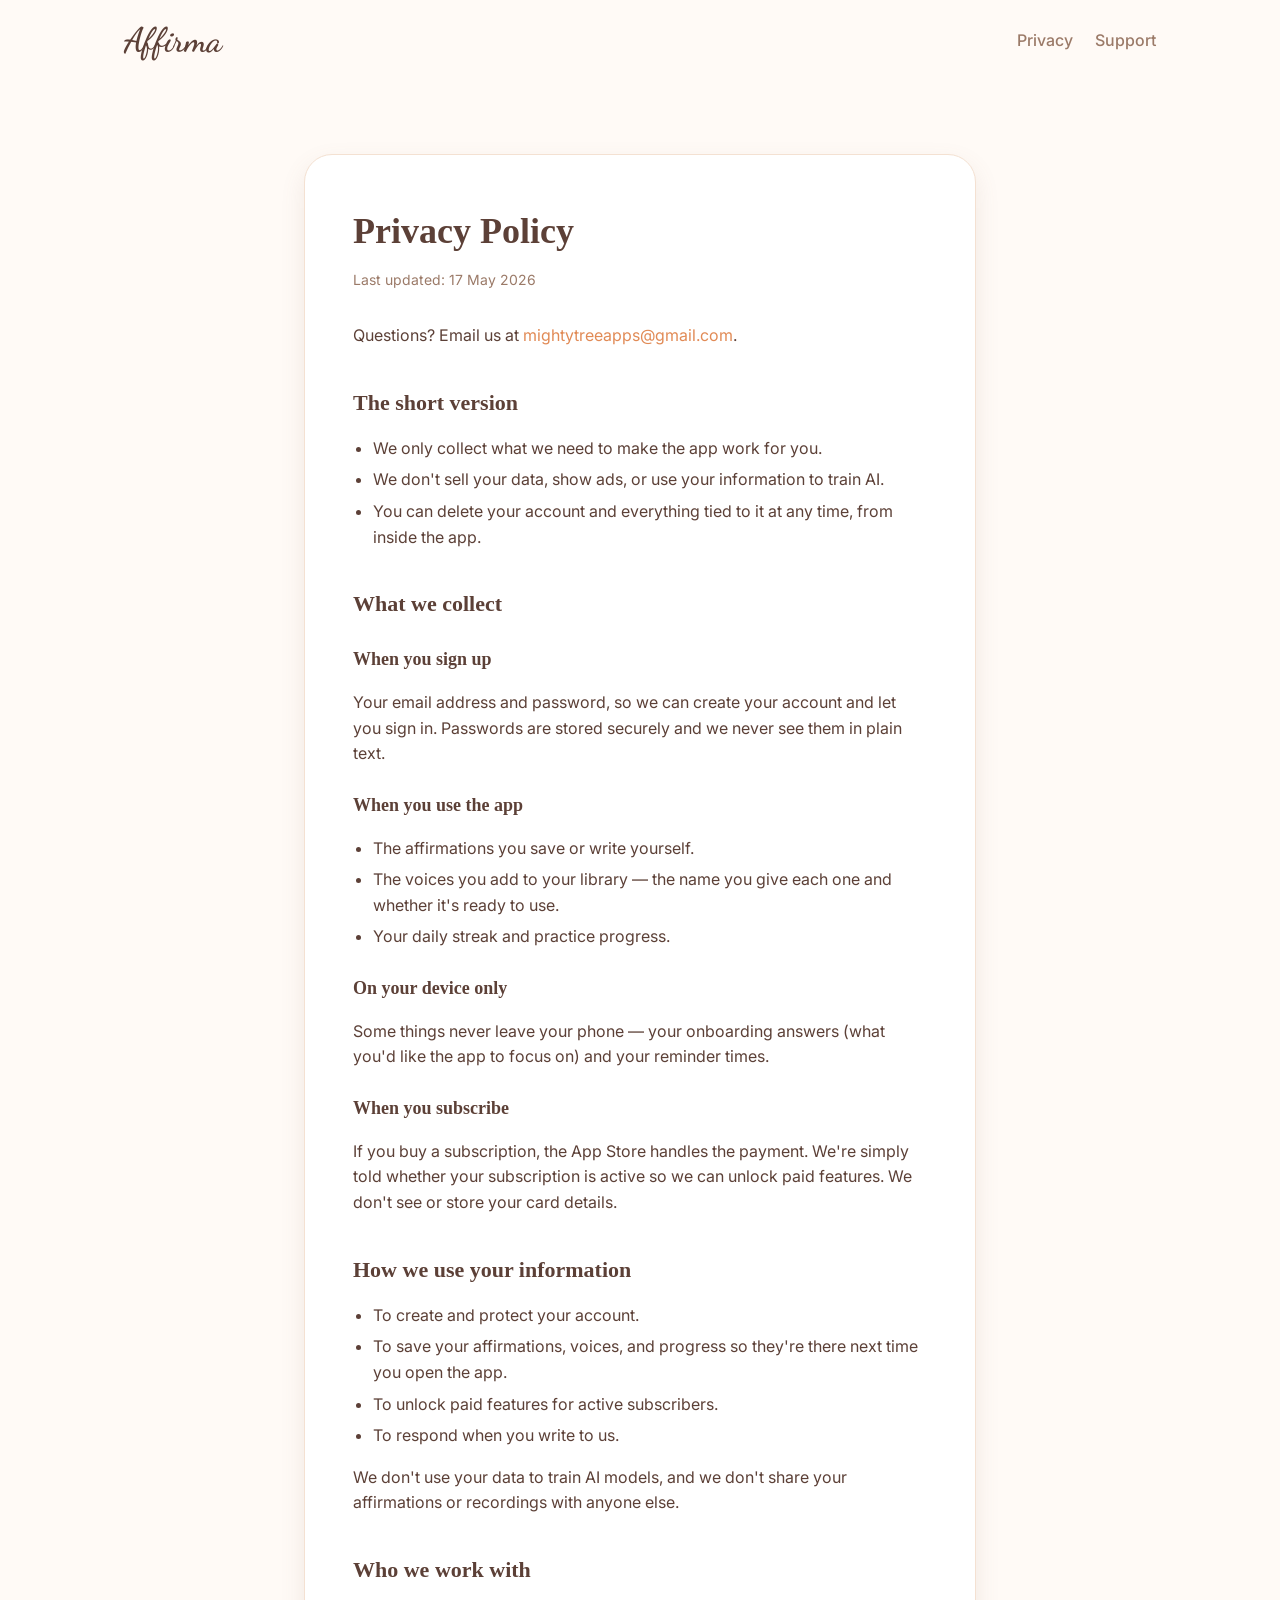
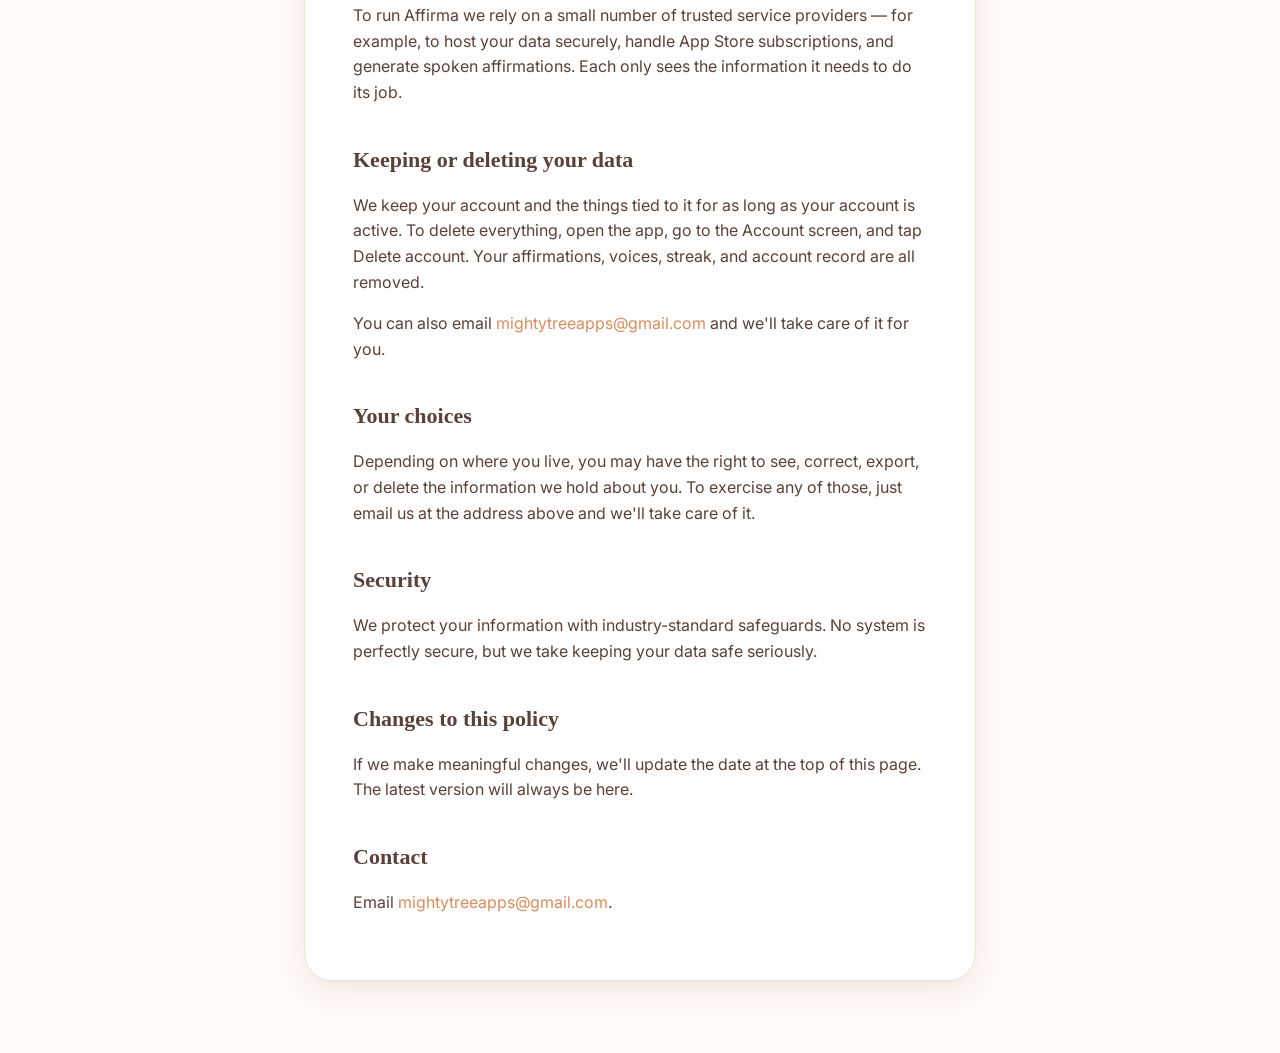
==== privacy.html @ 38f469da "Add web page content" ====
<!doctype html>
<html lang="en">
  <head>
    <meta charset="utf-8" />
    <meta name="viewport" content="width=device-width, initial-scale=1" />
    <title>Privacy Policy — Affirma</title>
    <meta
      name="description"
      content="How Affirma collects, uses, stores, and deletes your data."
    />
    <link rel="icon" href="./app-icon.png" />
    <link rel="stylesheet" href="./styles.css" />
  </head>
  <body>
    <header class="site-header">
      <div class="container">
        <a class="brand" href="./index.html">
          <span class="brand__name">Affirma</span>
        </a>
        <nav class="nav">
          <a href="./privacy.html">Privacy</a>
          <a href="./support.html">Support</a>
        </nav>
      </div>
    </header>

    <main>
      <section>
        <div class="container container--narrow">
          <article class="prose">
            <h1>Privacy Policy</h1>
            <p class="meta">Last updated: 17 May 2026</p>

            <p>
              Questions? Email us at
              <a href="mailto:mightytreeapps@gmail.com">mightytreeapps@gmail.com</a>.
            </p>

            <h2>The short version</h2>
            <ul>
              <li>We only collect what we need to make the app work for you.</li>
              <li>We don't sell your data, show ads, or use your information to train AI.</li>
              <li>You can delete your account and everything tied to it at any time, from inside the app.</li>
            </ul>

            <h2>What we collect</h2>

            <h3>When you sign up</h3>
            <p>
              Your email address and password, so we can create your
              account and let you sign in. Passwords are stored securely
              and we never see them in plain text.
            </p>

            <h3>When you use the app</h3>
            <ul>
              <li>The affirmations you save or write yourself.</li>
              <li>The voices you add to your library &mdash; the name you give each one and whether it's ready to use.</li>
              <li>Your daily streak and practice progress.</li>
            </ul>

            <h3>On your device only</h3>
            <p>
              Some things never leave your phone &mdash; your onboarding
              answers (what you'd like the app to focus on) and your
              reminder times.
            </p>

            <h3>When you subscribe</h3>
            <p>
              If you buy a subscription, the App Store handles the
              payment. We're simply told whether your subscription is
              active so we can unlock paid features. We don't see or
              store your card details.
            </p>

            <h2>How we use your information</h2>
            <ul>
              <li>To create and protect your account.</li>
              <li>To save your affirmations, voices, and progress so they're there next time you open the app.</li>
              <li>To unlock paid features for active subscribers.</li>
              <li>To respond when you write to us.</li>
            </ul>
            <p>
              We don't use your data to train AI models, and we don't
              share your affirmations or recordings with anyone else.
            </p>

            <h2>Who we work with</h2>
            <p>
              To run Affirma we rely on a small number of trusted
              service providers &mdash; for example, to host your data
              securely, handle App Store subscriptions, and generate
              spoken affirmations. Each only sees the information it
              needs to do its job.
            </p>

            <h2>Keeping or deleting your data</h2>
            <p>
              We keep your account and the things tied to it for as long
              as your account is active. To delete everything, open the
              app, go to the Account screen, and tap Delete account.
              Your affirmations, voices, streak, and account record are
              all removed.
            </p>
            <p>
              You can also email
              <a href="mailto:mightytreeapps@gmail.com">mightytreeapps@gmail.com</a>
              and we'll take care of it for you.
            </p>

            <h2>Your choices</h2>
            <p>
              Depending on where you live, you may have the right to
              see, correct, export, or delete the information we hold
              about you. To exercise any of those, just email us at the
              address above and we'll take care of it.
            </p>

            <h2>Security</h2>
            <p>
              We protect your information with industry-standard
              safeguards. No system is perfectly secure, but we take
              keeping your data safe seriously.
            </p>

            <h2>Changes to this policy</h2>
            <p>
              If we make meaningful changes, we'll update the date at
              the top of this page. The latest version will always be
              here.
            </p>

            <h2>Contact</h2>
            <p>
              Email
              <a href="mailto:mightytreeapps@gmail.com">mightytreeapps@gmail.com</a>.
            </p>
          </article>
        </div>
      </section>
    </main>

  </body>
</html>
---- styles.css ----
/* Affirma marketing site — shared styles.
   Palette and typography mirror the in-app theme in src/theme/theme.ts. */

@import url('https://fonts.googleapis.com/css2?family=Dancing+Script:wght@500;600;700&family=Inter:wght@400;500;600;700&display=swap');

:root {
  /* Mirrors src/theme/theme.ts */
  --bg: #FFFAF6;
  --bg-warm: #FFF1E4;
  --surface: #FFFFFF;
  --surface-muted: rgba(255, 252, 247, 0.96);
  --border: #F4E1D2;
  --text: #5C4037;
  --text-soft: #9B7A68;
  --accent: #F7B58A;
  --accent-strong: #E18A55;
  --dark: #6F4E3F;

  --serif: Georgia, 'Times New Roman', serif;
  --sans: 'Inter', system-ui, -apple-system, 'Segoe UI', sans-serif;
  --script: 'Dancing Script', cursive;

  --shadow: 0 10px 24px rgba(142, 107, 90, 0.12);
  --shadow-strong: 0 20px 40px rgba(142, 107, 90, 0.18);
}

* { box-sizing: border-box; }

html, body {
  margin: 0;
  padding: 0;
  background: var(--bg);
  color: var(--text);
  font-family: var(--sans);
  font-size: 16px;
  line-height: 1.6;
  -webkit-font-smoothing: antialiased;
  -moz-osx-font-smoothing: grayscale;
}

a {
  color: var(--accent-strong);
  text-decoration: none;
}

a:hover { text-decoration: underline; }

img { max-width: 100%; display: block; }

/* Layout */

.container {
  max-width: 1080px;
  margin: 0 auto;
  padding: 0 24px;
}

.container--narrow { max-width: 720px; }

/* Header */

.site-header {
  padding: 24px 0;
  background: var(--bg);
}

.site-header .container {
  display: flex;
  align-items: center;
  justify-content: space-between;
  gap: 16px;
  flex-wrap: wrap;
}

.brand {
  display: flex;
  align-items: center;
  gap: 12px;
  color: var(--text);
  text-decoration: none;
}

.brand img {
  width: 40px;
  height: 40px;
  border-radius: 10px;
}

.brand__name {
  font-family: var(--script);
  font-size: 34px;
  font-weight: 600;
  line-height: 1;
  color: var(--text);
}

.nav {
  display: flex;
  gap: 22px;
  font-weight: 500;
}

.nav a { color: var(--text-soft); }
.nav a:hover { color: var(--accent-strong); text-decoration: none; }

/* Hero — warm gradient echoes the marketing screenshot backgrounds */

.hero {
  padding: 72px 0 96px;
  text-align: center;
  background: linear-gradient(180deg, #FCE7D4 0%, #F2B998 100%);
}

.hero__kicker {
  font-size: 12px;
  letter-spacing: 1.6px;
  text-transform: uppercase;
  color: var(--dark);
  font-weight: 700;
  margin: 0 0 20px;
}

.hero__title {
  font-family: var(--script);
  font-size: 96px;
  font-weight: 600;
  line-height: 1;
  color: var(--text);
  margin: 0 0 20px;
}

.hero__lede {
  font-family: var(--serif);
  font-size: 22px;
  line-height: 1.45;
  color: var(--text);
  max-width: 560px;
  margin: 0 auto 36px;
}

.cta-row {
  display: flex;
  gap: 12px;
  justify-content: center;
  flex-wrap: wrap;
}

.btn {
  display: inline-flex;
  align-items: center;
  gap: 8px;
  padding: 14px 28px;
  border-radius: 999px;
  font-weight: 700;
  font-size: 15px;
  cursor: pointer;
  border: 0;
  transition: transform 120ms ease, box-shadow 120ms ease;
}

.btn:hover { transform: translateY(-1px); text-decoration: none; }

.btn--primary {
  background: var(--dark);
  color: white;
  box-shadow: var(--shadow);
}

.btn--accent {
  background: var(--accent-strong);
  color: white;
  box-shadow: var(--shadow);
}

.btn--ghost {
  background: rgba(255, 255, 255, 0.7);
  color: var(--text);
  border: 1px solid var(--border);
}

/* Sections */

section { padding: 72px 0; }

.section-title {
  text-align: center;
  font-family: var(--serif);
  font-size: 32px;
  font-weight: 700;
  margin: 0 0 12px;
  color: var(--text);
}

.section-lede {
  text-align: center;
  color: var(--text-soft);
  margin: 0 auto 56px;
  max-width: 560px;
  font-size: 17px;
}

/* Screenshot showcase */

.showcase {
  display: grid;
  grid-template-columns: repeat(auto-fit, minmax(260px, 1fr));
  gap: 32px 28px;
  align-items: start;
}

.showcase__item {
  text-align: center;
}

.showcase__trigger {
  display: block;
  width: 100%;
  padding: 0;
  margin: 0 0 20px;
  background: transparent;
  border: 0;
  border-radius: 28px;
  cursor: zoom-in;
  transition: transform 200ms ease;
}

.showcase__trigger:hover,
.showcase__trigger:focus-visible {
  transform: translateY(-3px);
  outline: none;
}

.showcase__trigger:focus-visible {
  box-shadow: 0 0 0 3px var(--accent);
}

.showcase__shot {
  display: block;
  width: 100%;
  height: auto;
  border-radius: 28px;
  filter: drop-shadow(0 18px 30px rgba(142, 107, 90, 0.18));
}

/* Lightbox */

.lightbox {
  padding: 0;
  border: 0;
  background: transparent;
  max-width: 100vw;
  max-height: 100vh;
  width: 100vw;
  height: 100vh;
  margin: 0;
  inset: 0;
  overflow: hidden;
}

.lightbox::backdrop {
  background: rgba(54, 32, 22, 0.78);
  backdrop-filter: blur(4px);
}

.lightbox[open] {
  display: flex;
  align-items: center;
  justify-content: center;
}

.lightbox__img {
  max-width: min(92vw, 520px);
  max-height: 92vh;
  width: auto;
  height: auto;
  border-radius: 28px;
  box-shadow: 0 30px 60px rgba(0, 0, 0, 0.35);
  cursor: zoom-out;
}

.lightbox__close {
  position: fixed;
  top: 20px;
  right: 24px;
  width: 44px;
  height: 44px;
  border-radius: 999px;
  border: 0;
  background: rgba(255, 255, 255, 0.92);
  color: var(--text);
  font-size: 28px;
  line-height: 1;
  cursor: pointer;
  display: flex;
  align-items: center;
  justify-content: center;
  box-shadow: var(--shadow);
}

.lightbox__close:hover { background: white; }

.showcase__caption {
  font-family: var(--serif);
  font-size: 17px;
  color: var(--text);
  max-width: 280px;
  margin: 0 auto;
  line-height: 1.5;
}

/* Closing band */

.closing {
  background: var(--bg-warm);
  text-align: center;
}

/* Long-form prose (privacy, support) */

.prose {
  background: var(--surface);
  border: 1px solid var(--border);
  border-radius: 28px;
  padding: 48px;
  box-shadow: var(--shadow);
}

.prose h1 {
  margin: 0 0 8px;
  font-family: var(--serif);
  font-size: 36px;
  font-weight: 700;
  color: var(--text);
}

.prose .meta {
  color: var(--text-soft);
  font-size: 14px;
  margin: 0 0 32px;
}

.prose h2 {
  margin: 36px 0 12px;
  font-family: var(--serif);
  font-size: 22px;
  font-weight: 700;
  color: var(--text);
}

.prose h3 {
  margin: 24px 0 8px;
  font-family: var(--serif);
  font-size: 18px;
  font-weight: 700;
  color: var(--text);
}

.prose p, .prose li {
  color: var(--text);
}

.prose ul { padding-left: 20px; }

.prose li { margin-bottom: 6px; }

.callout {
  background: var(--bg-warm);
  border: 1px solid var(--border);
  border-radius: 16px;
  padding: 16px 20px;
  margin: 20px 0;
  color: var(--text);
  font-size: 15px;
}

/* Footer */

.site-footer {
  padding: 40px 0 56px;
  border-top: 1px solid var(--border);
  margin-top: 0;
  color: var(--text-soft);
  font-size: 14px;
  background: var(--bg);
}

.site-footer .container {
  display: flex;
  justify-content: space-between;
  flex-wrap: wrap;
  gap: 16px;
}

.site-footer .nav { font-weight: 500; }

/* Responsive */

@media (max-width: 720px) {
  .hero { padding: 48px 0 72px; }
  .hero__title { font-size: 72px; }
  .hero__lede { font-size: 19px; }
  .prose { padding: 28px; }
  .prose h1 { font-size: 28px; }
  section { padding: 56px 0; }
  .section-title { font-size: 26px; }
}

@media (max-width: 480px) {
  .hero__title { font-size: 60px; }
  .brand__name { font-size: 30px; }
}
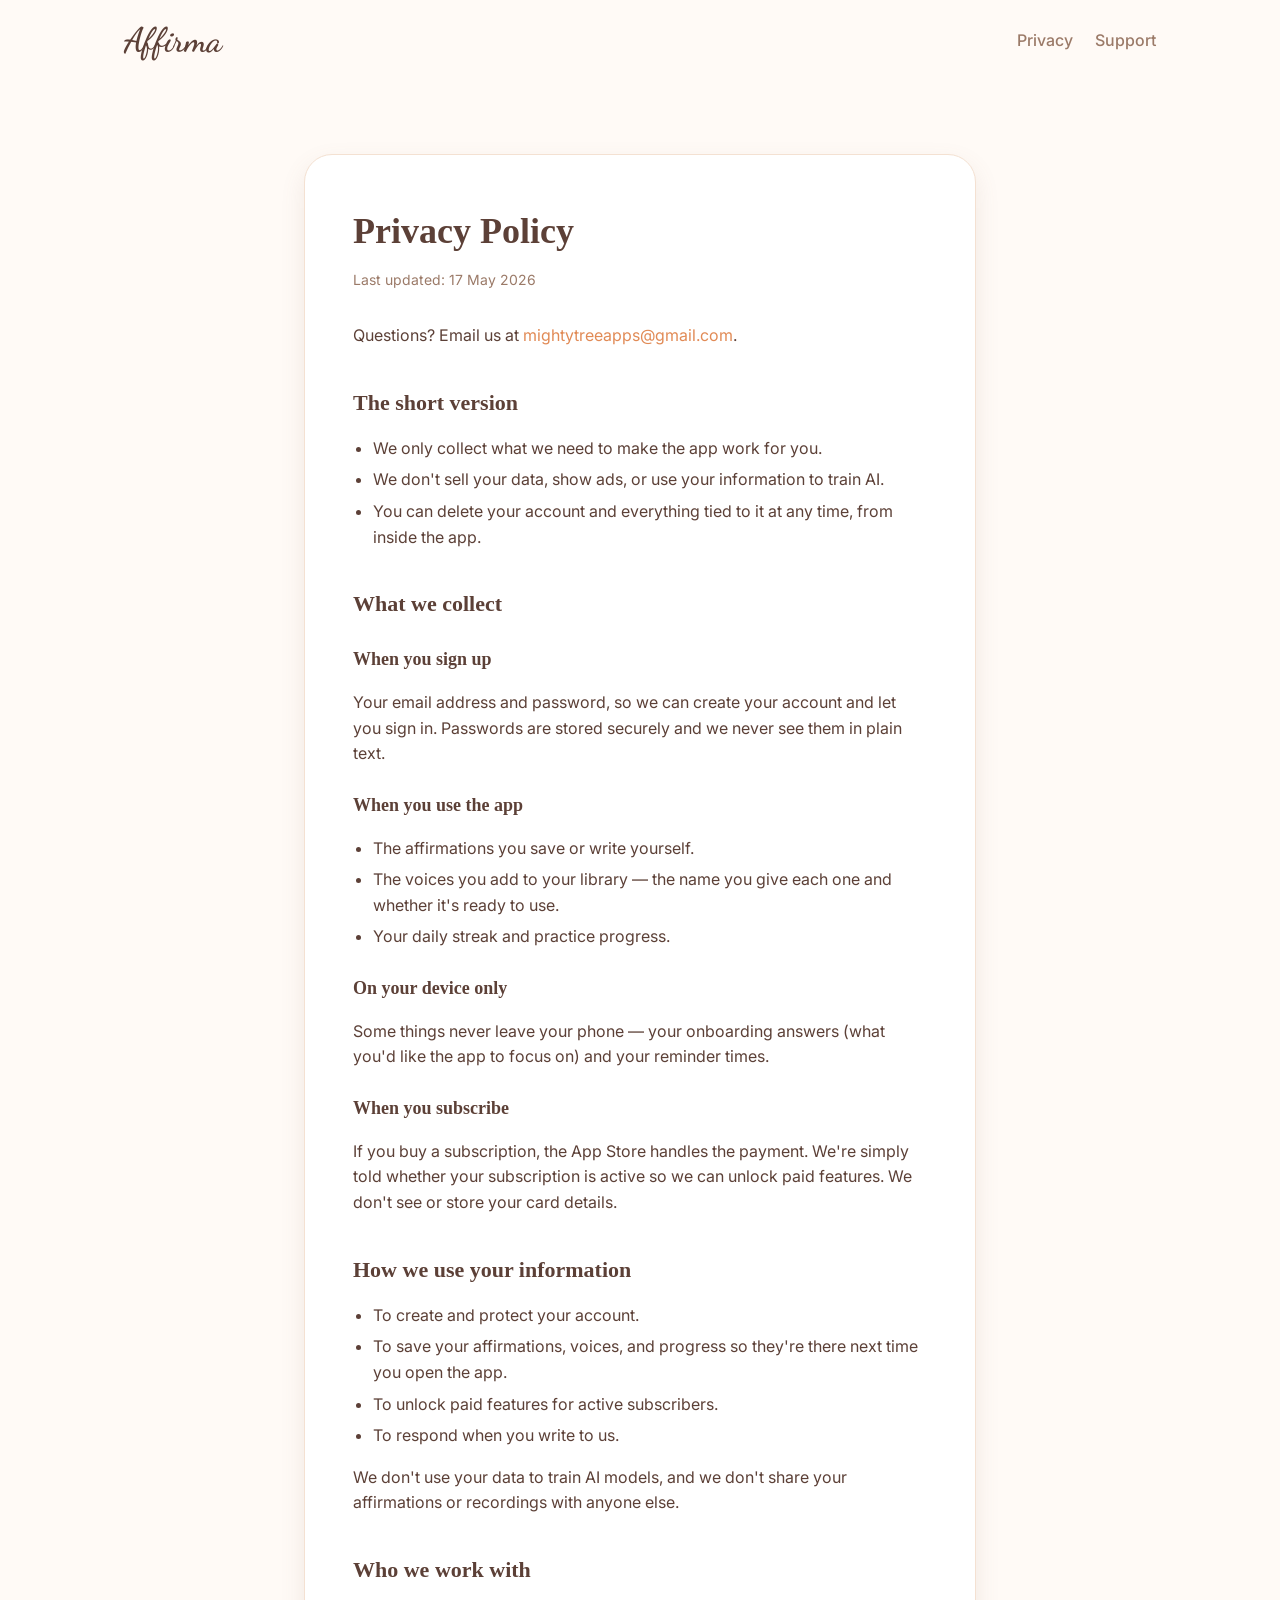
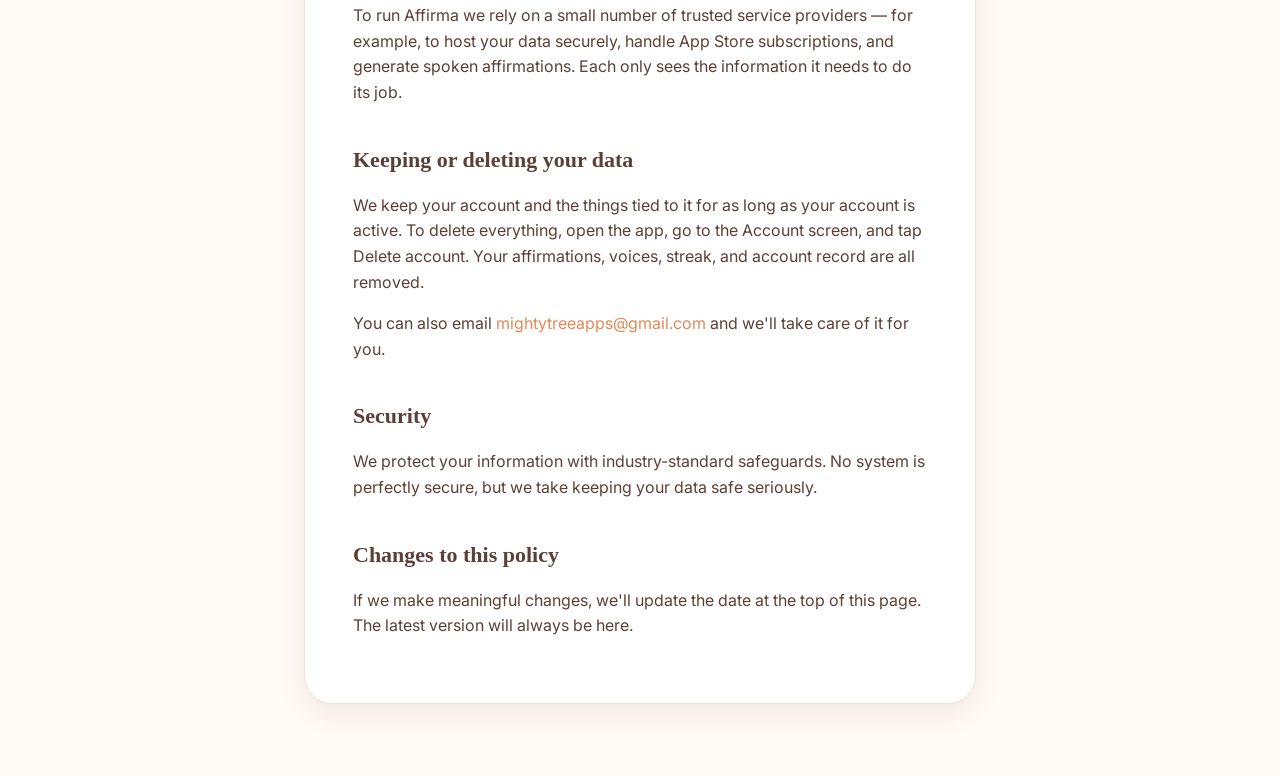
==== commit 694c00e4: "Update privacy.html" ====
--- a/privacy.html
+++ b/privacy.html
@@ -109,14 +109,6 @@
               and we'll take care of it for you.
             </p>
 
-            <h2>Your choices</h2>
-            <p>
-              Depending on where you live, you may have the right to
-              see, correct, export, or delete the information we hold
-              about you. To exercise any of those, just email us at the
-              address above and we'll take care of it.
-            </p>
-
             <h2>Security</h2>
             <p>
               We protect your information with industry-standard
@@ -130,12 +122,6 @@
               the top of this page. The latest version will always be
               here.
             </p>
-
-            <h2>Contact</h2>
-            <p>
-              Email
-              <a href="mailto:mightytreeapps@gmail.com">mightytreeapps@gmail.com</a>.
-            </p>
           </article>
         </div>
       </section>
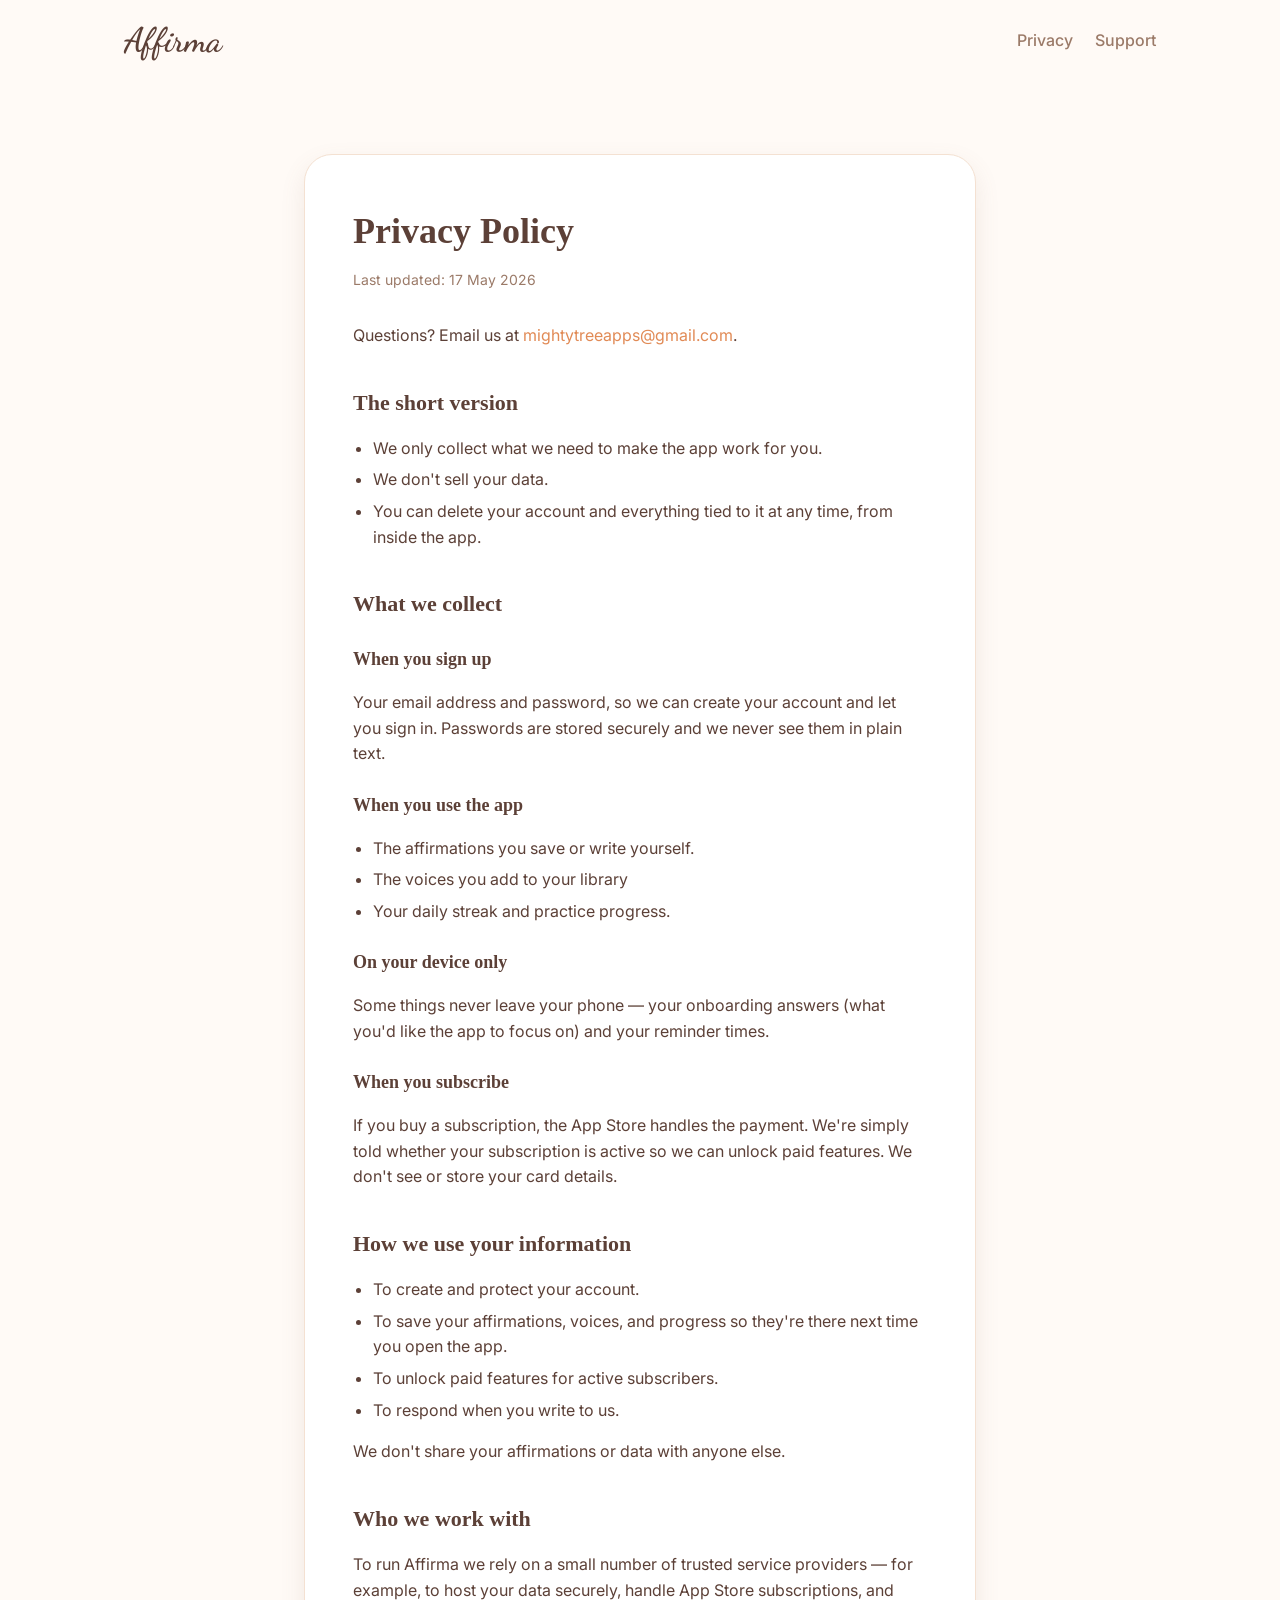
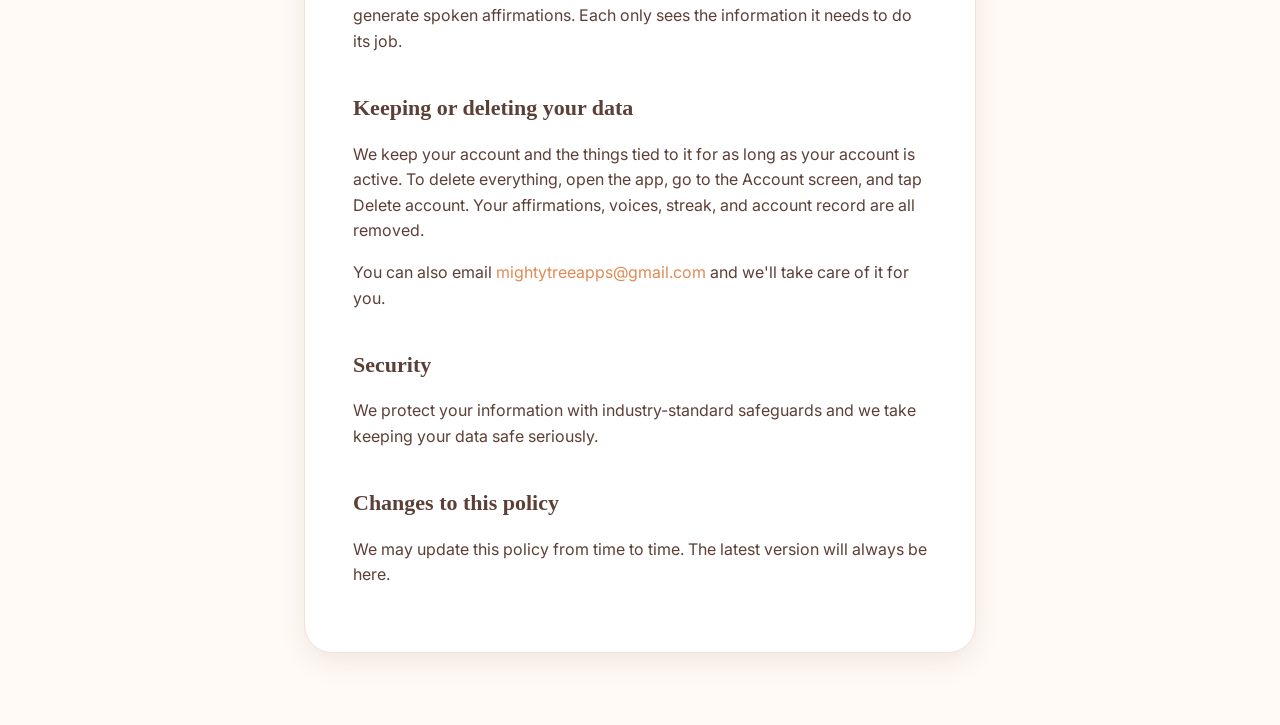
==== commit 8a07f1c8: "Update privacy.html" ====
--- a/privacy.html
+++ b/privacy.html
@@ -39,7 +39,7 @@
             <h2>The short version</h2>
             <ul>
               <li>We only collect what we need to make the app work for you.</li>
-              <li>We don't sell your data, show ads, or use your information to train AI.</li>
+              <li>We don't sell your data.</li>
               <li>You can delete your account and everything tied to it at any time, from inside the app.</li>
             </ul>
 
@@ -55,7 +55,7 @@
             <h3>When you use the app</h3>
             <ul>
               <li>The affirmations you save or write yourself.</li>
-              <li>The voices you add to your library &mdash; the name you give each one and whether it's ready to use.</li>
+              <li>The voices you add to your library</li>
               <li>Your daily streak and practice progress.</li>
             </ul>
 
@@ -82,8 +82,7 @@
               <li>To respond when you write to us.</li>
             </ul>
             <p>
-              We don't use your data to train AI models, and we don't
-              share your affirmations or recordings with anyone else.
+              We don't share your affirmations or data with anyone else.
             </p>
 
             <h2>Who we work with</h2>
@@ -112,14 +111,13 @@
             <h2>Security</h2>
             <p>
               We protect your information with industry-standard
-              safeguards. No system is perfectly secure, but we take
+              safeguards and we take
               keeping your data safe seriously.
             </p>
 
             <h2>Changes to this policy</h2>
             <p>
-              If we make meaningful changes, we'll update the date at
-              the top of this page. The latest version will always be
+              We may update this policy from time to time. The latest version will always be
               here.
             </p>
           </article>
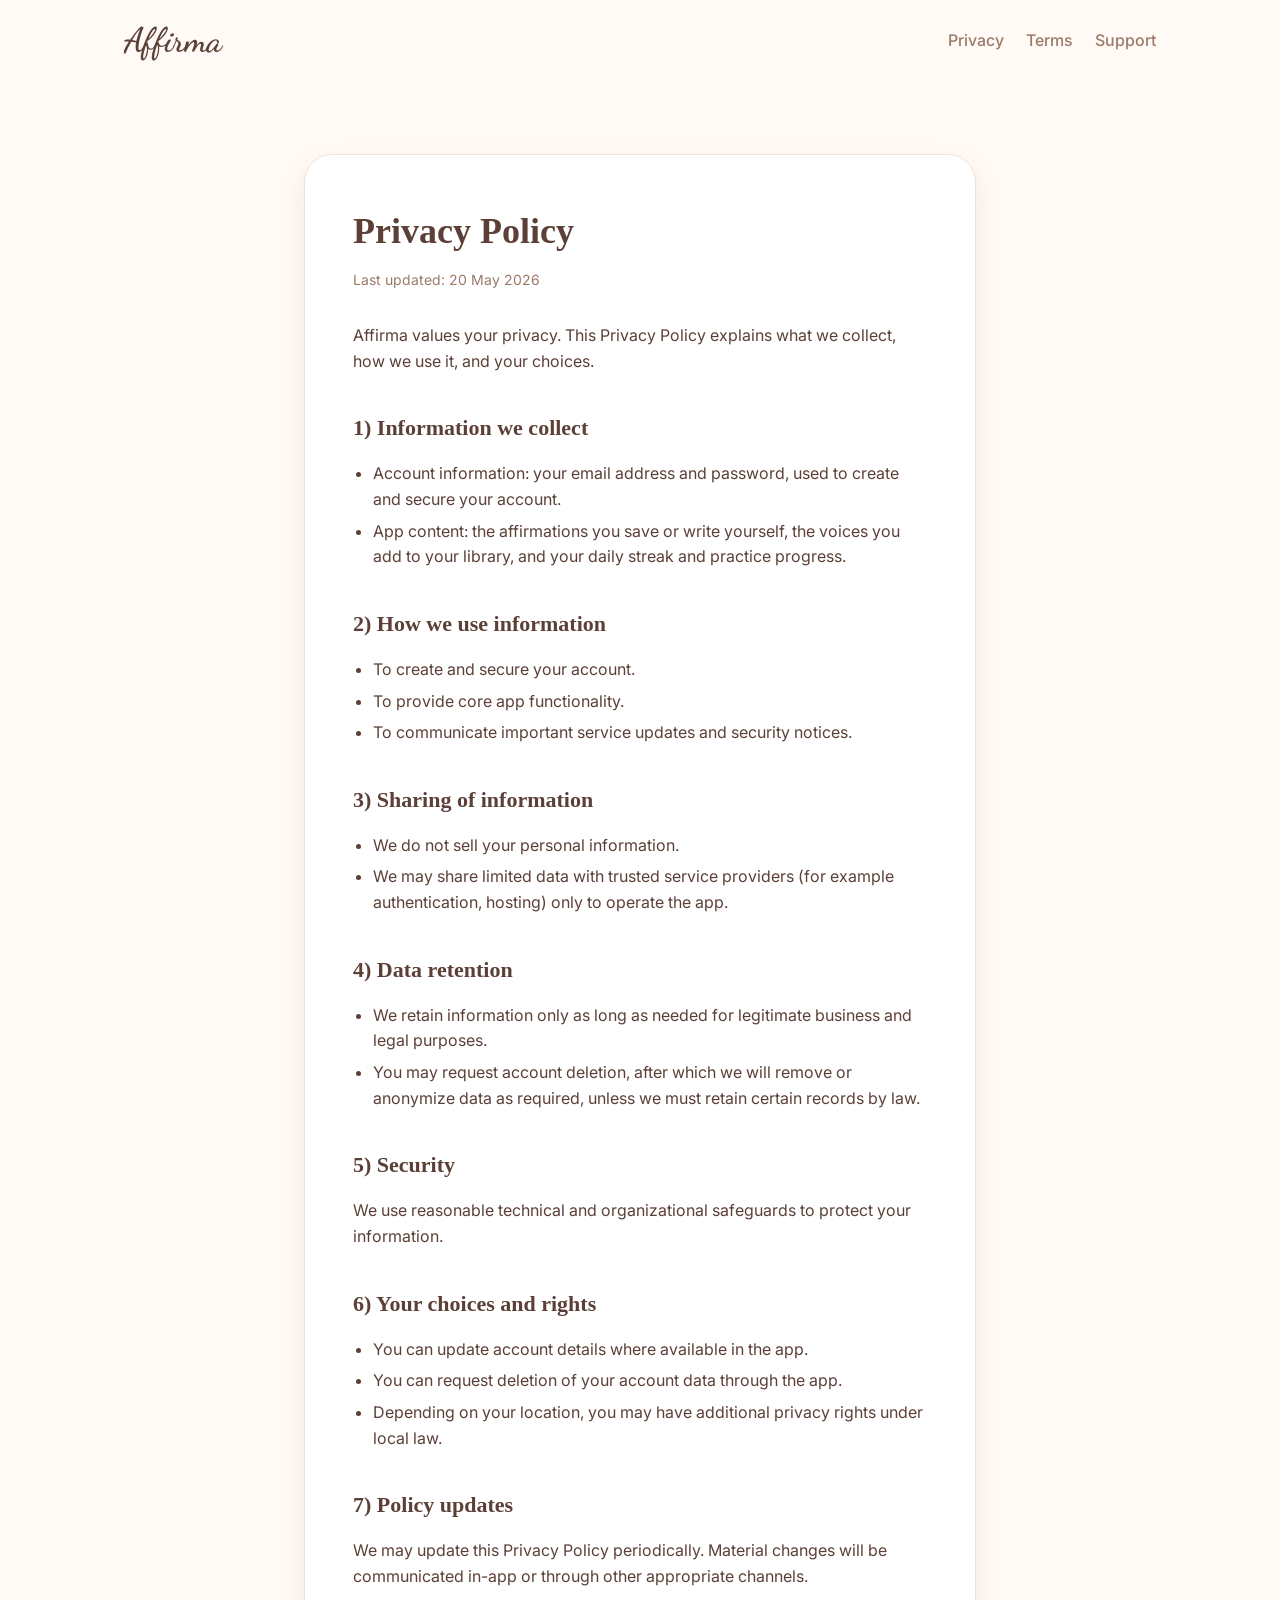
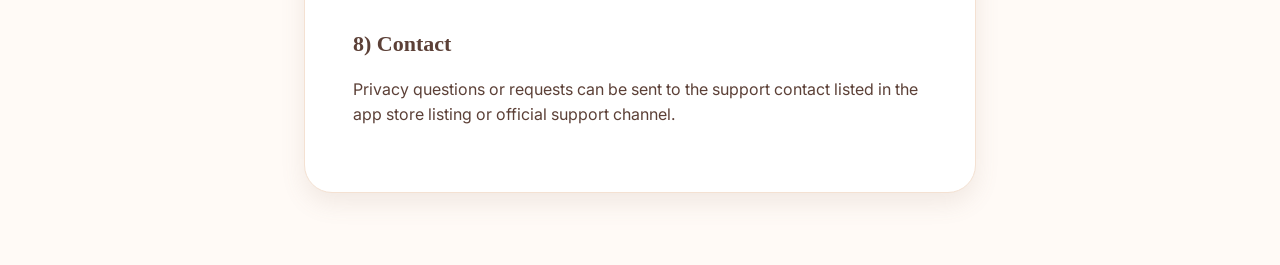
==== commit 7fe5469b: "Add web page content" ====
--- a/privacy.html
+++ b/privacy.html
@@ -19,6 +19,7 @@
         </a>
         <nav class="nav">
           <a href="./privacy.html">Privacy</a>
+          <a href="./terms.html">Terms</a>
           <a href="./support.html">Support</a>
         </nav>
       </div>
@@ -29,96 +30,63 @@
         <div class="container container--narrow">
           <article class="prose">
             <h1>Privacy Policy</h1>
-            <p class="meta">Last updated: 17 May 2026</p>
+            <p class="meta">Last updated: 20 May 2026</p>
 
             <p>
-              Questions? Email us at
-              <a href="mailto:mightytreeapps@gmail.com">mightytreeapps@gmail.com</a>.
+              Affirma values your privacy. This Privacy Policy explains
+              what we collect, how we use it, and your choices.
             </p>
 
-            <h2>The short version</h2>
+            <h2>1) Information we collect</h2>
             <ul>
-              <li>We only collect what we need to make the app work for you.</li>
-              <li>We don't sell your data.</li>
-              <li>You can delete your account and everything tied to it at any time, from inside the app.</li>
+              <li>Account information: your email address and password, used to create and secure your account.</li>
+              <li>App content: the affirmations you save or write yourself, the voices you add to your library, and your daily streak and practice progress.</li>
             </ul>
 
-            <h2>What we collect</h2>
+            <h2>2) How we use information</h2>
+            <ul>
+              <li>To create and secure your account.</li>
+              <li>To provide core app functionality.</li>
+              <li>To communicate important service updates and security notices.</li>
+            </ul>
 
-            <h3>When you sign up</h3>
+            <h2>3) Sharing of information</h2>
+            <ul>
+              <li>We do not sell your personal information.</li>
+              <li>We may share limited data with trusted service providers (for example authentication, hosting) only to operate the app.</li>
+            </ul>
+
+            <h2>4) Data retention</h2>
+            <ul>
+              <li>We retain information only as long as needed for legitimate business and legal purposes.</li>
+              <li>You may request account deletion, after which we will remove or anonymize data as required, unless we must retain certain records by law.</li>
+            </ul>
+
+            <h2>5) Security</h2>
             <p>
-              Your email address and password, so we can create your
-              account and let you sign in. Passwords are stored securely
-              and we never see them in plain text.
+              We use reasonable technical and organizational safeguards
+              to protect your information.
             </p>
 
-            <h3>When you use the app</h3>
+            <h2>6) Your choices and rights</h2>
             <ul>
-              <li>The affirmations you save or write yourself.</li>
-              <li>The voices you add to your library</li>
-              <li>Your daily streak and practice progress.</li>
+              <li>You can update account details where available in the app.</li>
+              <li>You can request deletion of your account data through the app.</li>
+              <li>Depending on your location, you may have additional privacy rights under local law.</li>
             </ul>
 
-            <h3>On your device only</h3>
+            <h2>7) Policy updates</h2>
             <p>
-              Some things never leave your phone &mdash; your onboarding
-              answers (what you'd like the app to focus on) and your
-              reminder times.
+              We may update this Privacy Policy periodically. Material
+              changes will be communicated in-app or through other
+              appropriate channels.
             </p>
 
-            <h3>When you subscribe</h3>
+            <h2>8) Contact</h2>
             <p>
-              If you buy a subscription, the App Store handles the
-              payment. We're simply told whether your subscription is
-              active so we can unlock paid features. We don't see or
-              store your card details.
-            </p>
-
-            <h2>How we use your information</h2>
-            <ul>
-              <li>To create and protect your account.</li>
-              <li>To save your affirmations, voices, and progress so they're there next time you open the app.</li>
-              <li>To unlock paid features for active subscribers.</li>
-              <li>To respond when you write to us.</li>
-            </ul>
-            <p>
-              We don't share your affirmations or data with anyone else.
-            </p>
-
-            <h2>Who we work with</h2>
-            <p>
-              To run Affirma we rely on a small number of trusted
-              service providers &mdash; for example, to host your data
-              securely, handle App Store subscriptions, and generate
-              spoken affirmations. Each only sees the information it
-              needs to do its job.
-            </p>
-
-            <h2>Keeping or deleting your data</h2>
-            <p>
-              We keep your account and the things tied to it for as long
-              as your account is active. To delete everything, open the
-              app, go to the Account screen, and tap Delete account.
-              Your affirmations, voices, streak, and account record are
-              all removed.
-            </p>
-            <p>
-              You can also email
-              <a href="mailto:mightytreeapps@gmail.com">mightytreeapps@gmail.com</a>
-              and we'll take care of it for you.
-            </p>
-
-            <h2>Security</h2>
-            <p>
-              We protect your information with industry-standard
-              safeguards and we take
-              keeping your data safe seriously.
-            </p>
-
-            <h2>Changes to this policy</h2>
-            <p>
-              We may update this policy from time to time. The latest version will always be
-              here.
+              Privacy questions or requests can be sent to the support
+              contact listed in the app store listing or official support
+              channel.
             </p>
           </article>
         </div>
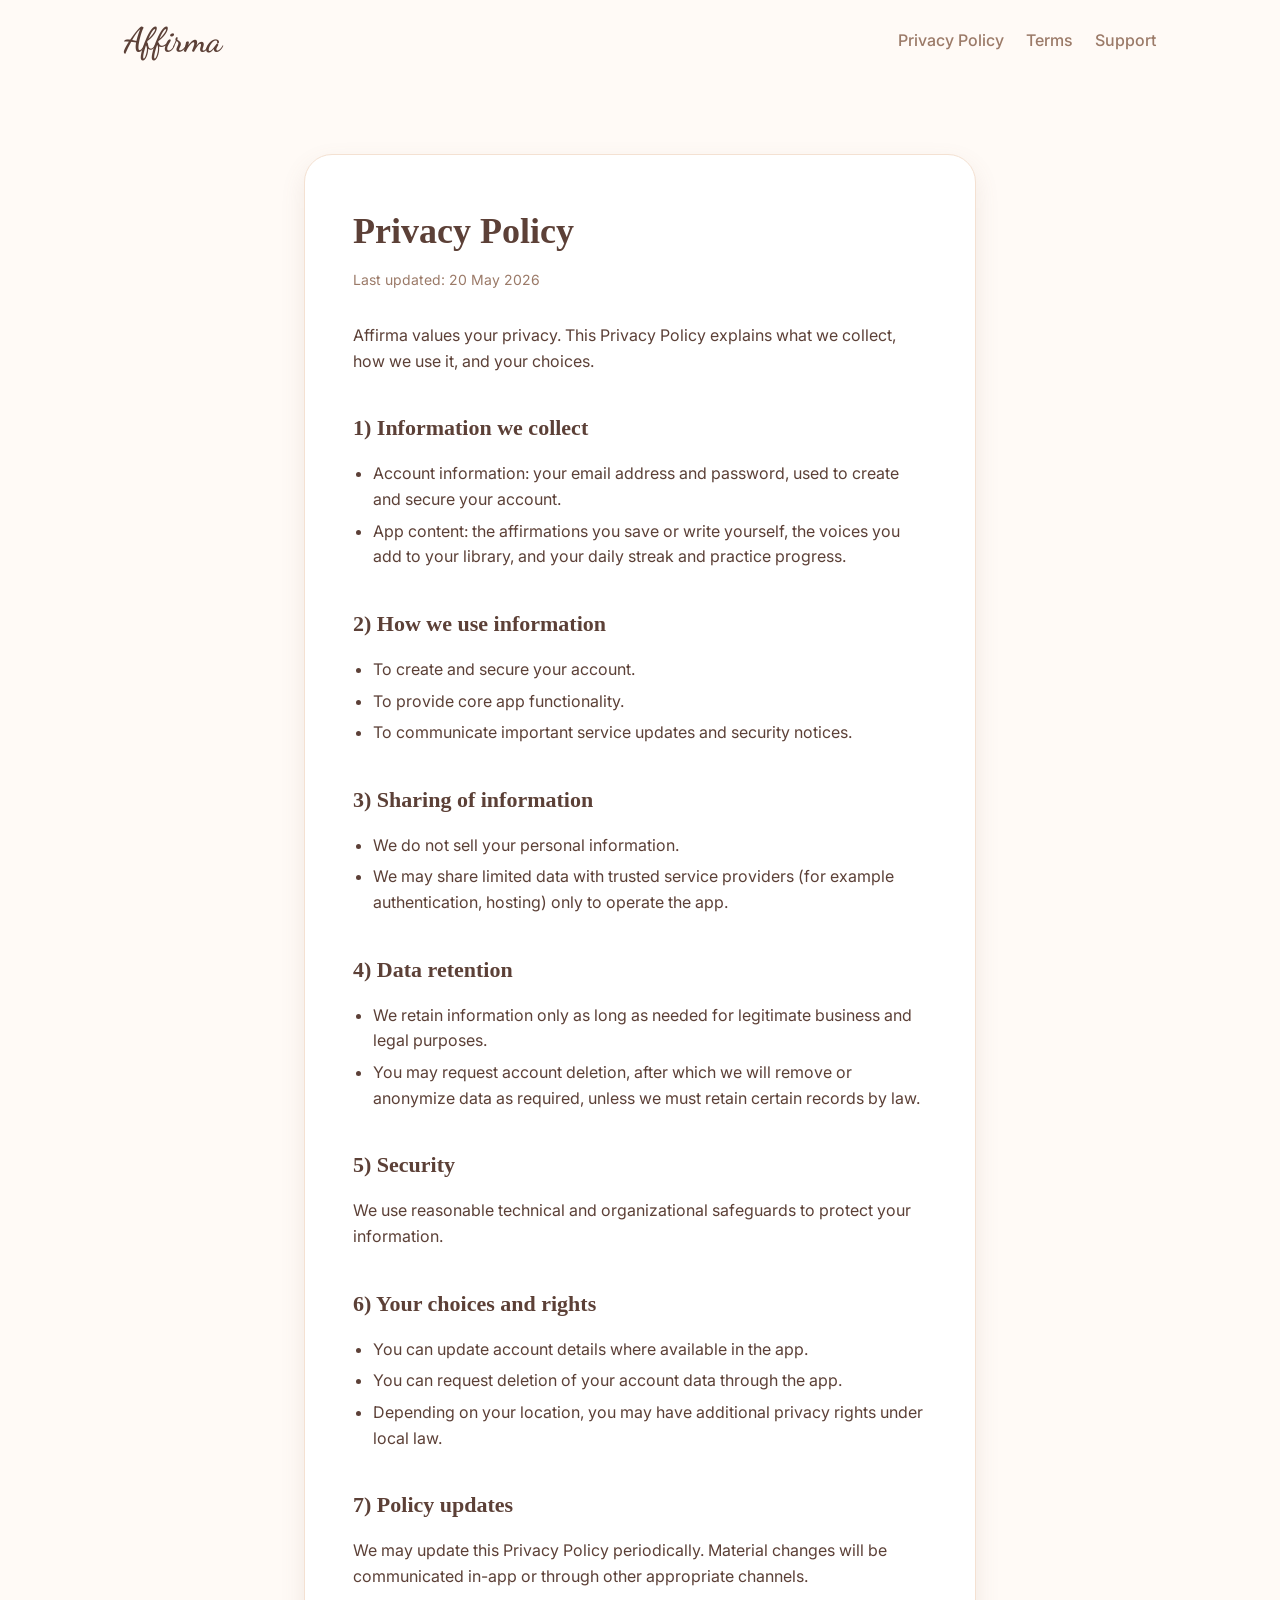
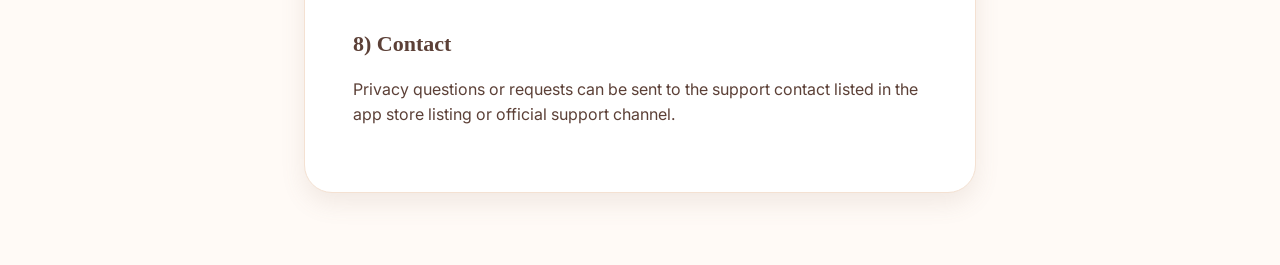
==== commit ae9e01a0: "Add web page content" ====
--- a/privacy.html
+++ b/privacy.html
@@ -18,7 +18,7 @@
           <span class="brand__name">Affirma</span>
         </a>
         <nav class="nav">
-          <a href="./privacy.html">Privacy</a>
+          <a href="./privacy.html">Privacy Policy</a>
           <a href="./terms.html">Terms</a>
           <a href="./support.html">Support</a>
         </nav>
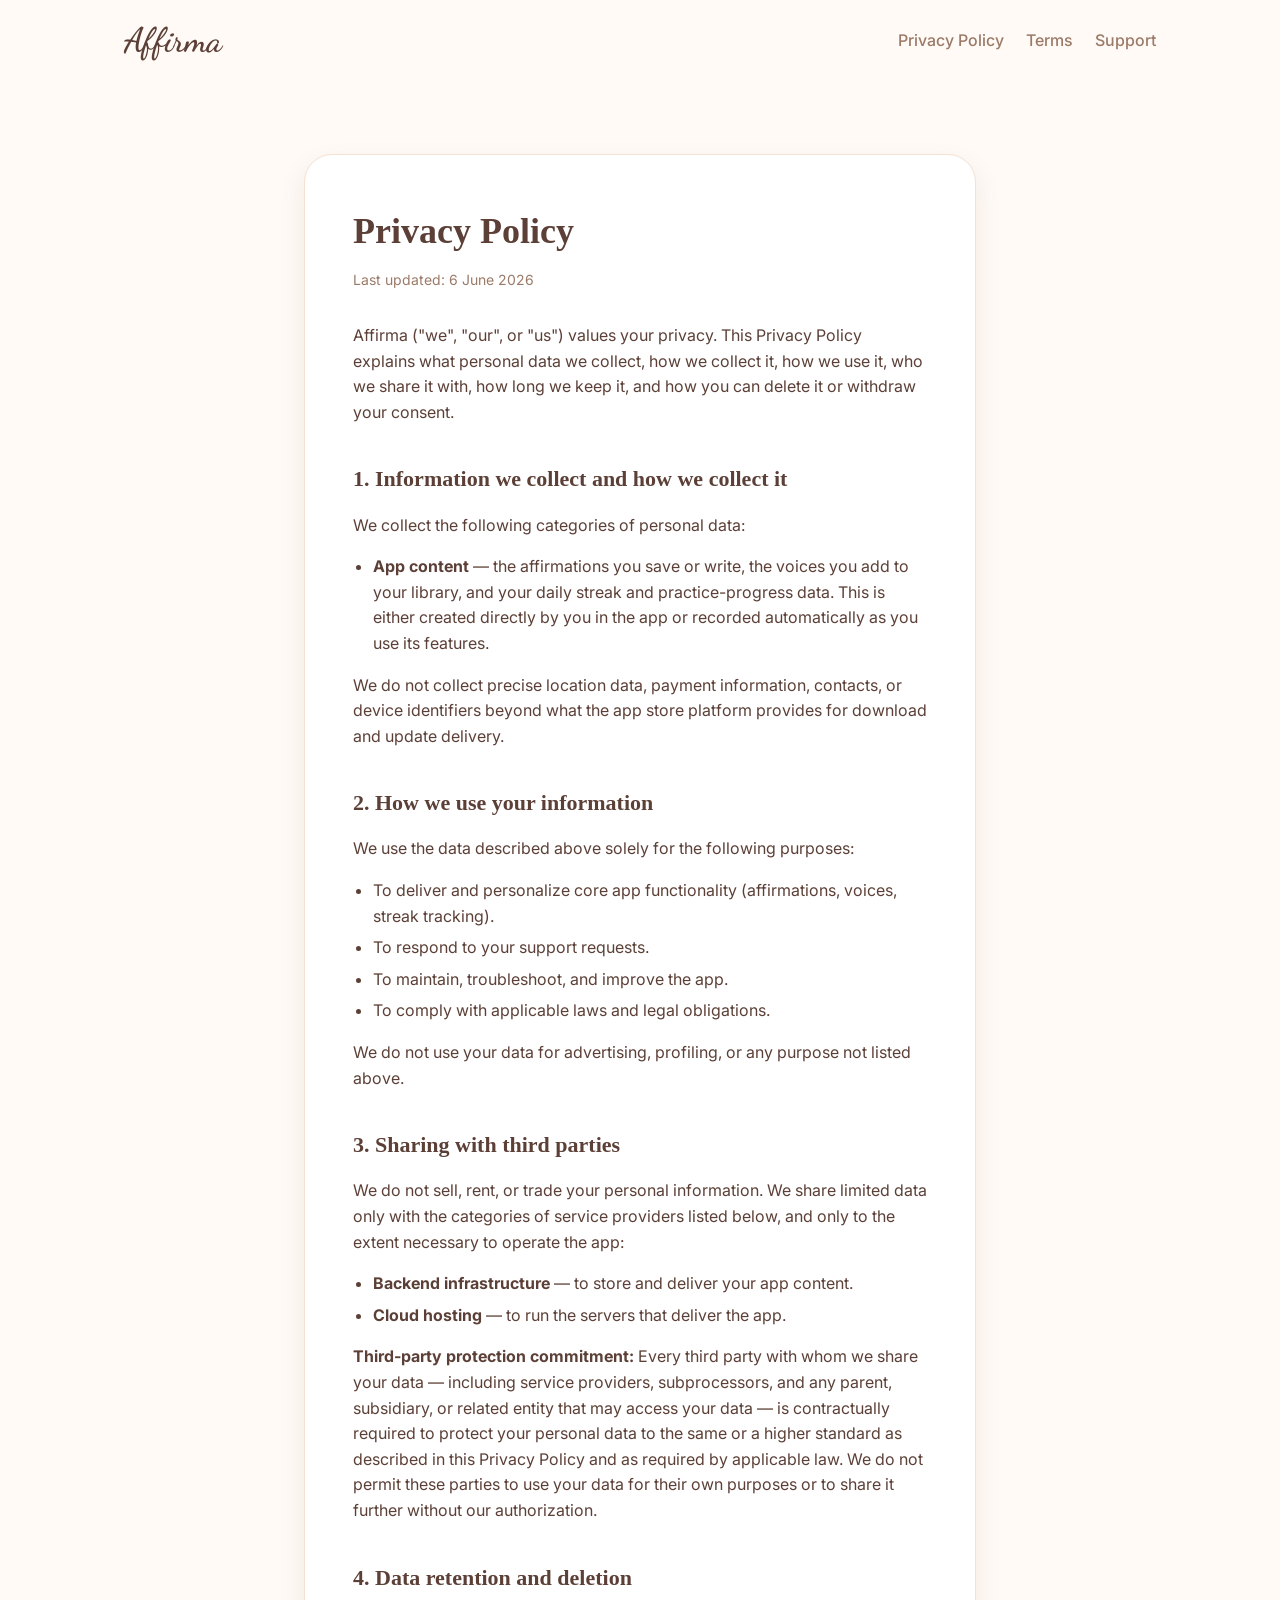
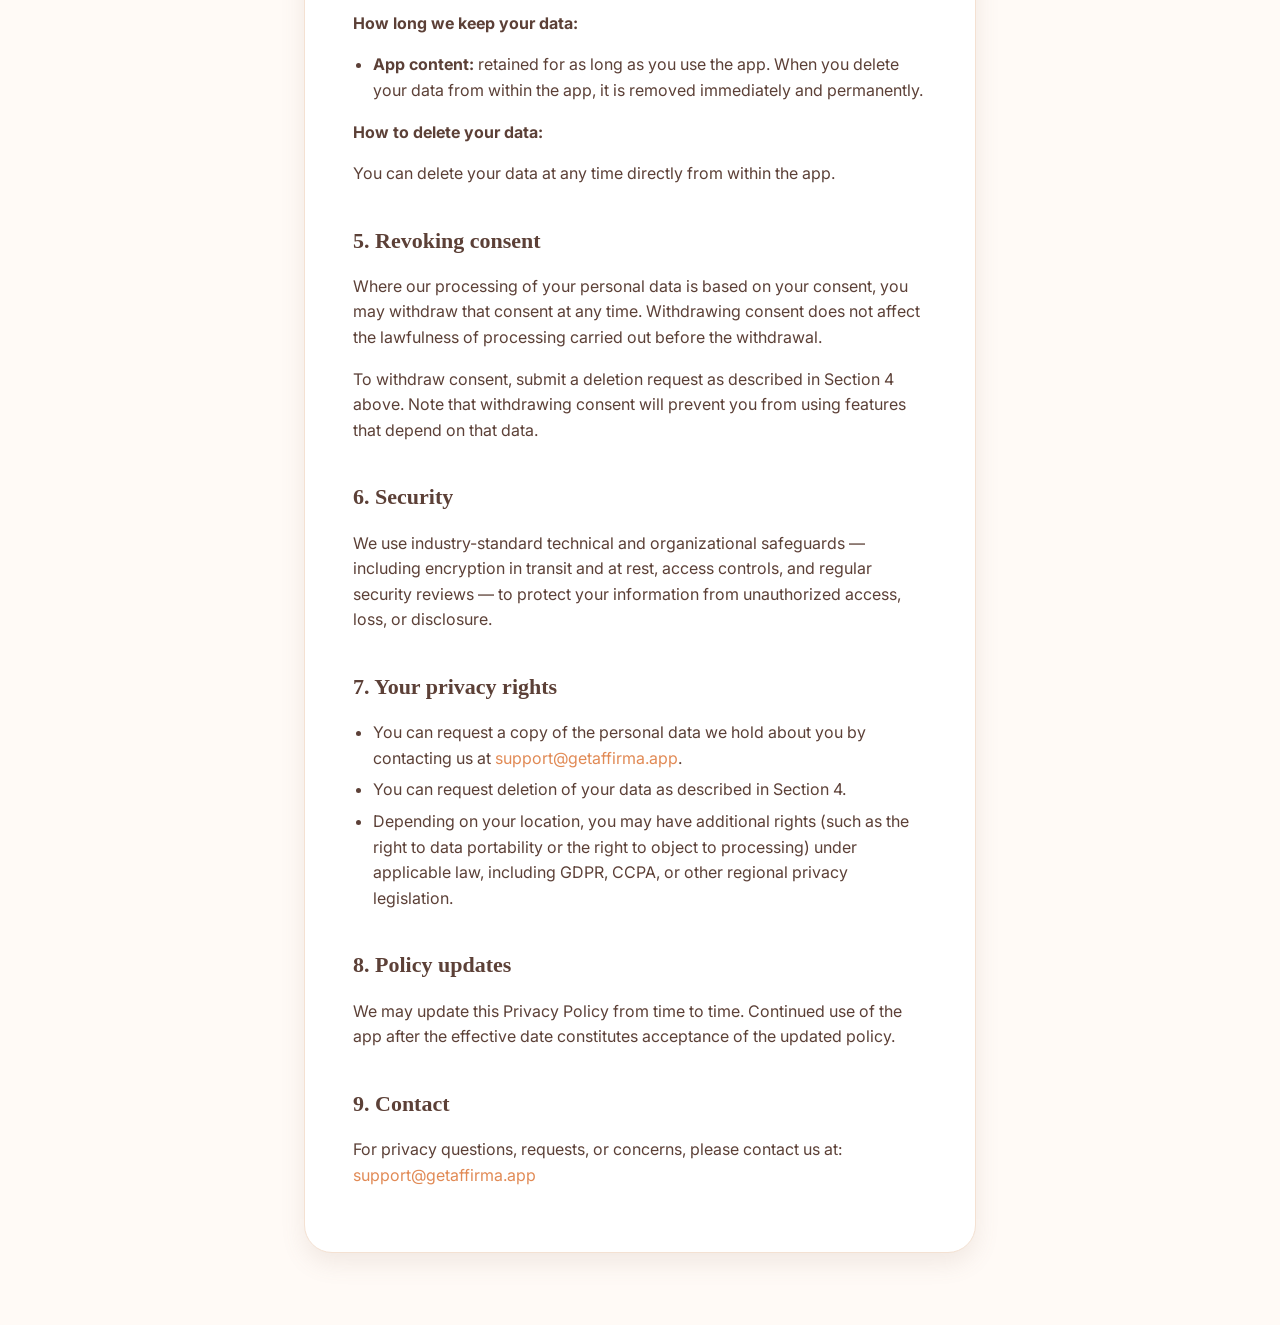
==== commit 63dcf82a: "Add web page content" ====
--- a/privacy.html
+++ b/privacy.html
@@ -30,63 +30,126 @@
         <div class="container container--narrow">
           <article class="prose">
             <h1>Privacy Policy</h1>
-            <p class="meta">Last updated: 20 May 2026</p>
+            <p class="meta">Last updated: 6 June 2026</p>
 
             <p>
-              Affirma values your privacy. This Privacy Policy explains
-              what we collect, how we use it, and your choices.
+              Affirma ("we", "our", or "us") values your privacy. This
+              Privacy Policy explains what personal data we collect, how
+              we collect it, how we use it, who we share it with, how
+              long we keep it, and how you can delete it or withdraw
+              your consent.
             </p>
 
-            <h2>1) Information we collect</h2>
+            <h2>1. Information we collect and how we collect it</h2>
+            <p>We collect the following categories of personal data:</p>
             <ul>
-              <li>Account information: your email address and password, used to create and secure your account.</li>
-              <li>App content: the affirmations you save or write yourself, the voices you add to your library, and your daily streak and practice progress.</li>
+              <li>
+                <strong>App content</strong> — the affirmations you save
+                or write, the voices you add to your library, and your
+                daily streak and practice-progress data. This is either
+                created directly by you in the app or recorded
+                automatically as you use its features.
+              </li>
+            </ul>
+            <p>
+              We do not collect precise location data, payment
+              information, contacts, or device identifiers beyond what
+              the app store platform provides for download and update
+              delivery.
+            </p>
+
+            <h2>2. How we use your information</h2>
+            <p>We use the data described above solely for the following purposes:</p>
+            <ul>
+              <li>To deliver and personalize core app functionality (affirmations, voices, streak tracking).</li><li>To respond to your support requests.</li>
+              <li>To maintain, troubleshoot, and improve the app.</li>
+              <li>To comply with applicable laws and legal obligations.</li>
+            </ul>
+            <p>
+              We do not use your data for advertising, profiling, or
+              any purpose not listed above.
+            </p>
+
+            <h2>3. Sharing with third parties</h2>
+            <p>
+              We do not sell, rent, or trade your personal information.
+              We share limited data only with the categories of service
+              providers listed below, and only to the extent necessary
+              to operate the app:
+            </p>
+            <ul>
+              <li><strong>Backend infrastructure</strong> — to store and deliver your app content.</li>
+              <li><strong>Cloud hosting</strong> — to run the servers that deliver the app.</li>
+            </ul>
+            <p>
+              <strong>Third-party protection commitment:</strong> Every
+              third party with whom we share your data — including
+              service providers, subprocessors, and any parent,
+              subsidiary, or related entity that may access your data
+              — is contractually required to protect your personal data
+              to the same or a higher standard as described in this
+              Privacy Policy and as required by applicable law. We do
+              not permit these parties to use your data for their own
+              purposes or to share it further without our authorization.
+            </p>
+
+            <h2>4. Data retention and deletion</h2>
+            <p><strong>How long we keep your data:</strong></p>
+            <ul>
+              <li>
+                <strong>App content:</strong> retained for as long as
+                you use the app. When you delete your data from within
+                the app, it is removed immediately and permanently.
+              </li>
+            </ul>
+            <p><strong>How to delete your data:</strong></p>
+            <p>
+              You can delete your data at any time directly from within
+              the app.
+            </p>
+
+            <h2>5. Revoking consent</h2>
+            <p>
+              Where our processing of your personal data is based on
+              your consent, you may withdraw that consent at any time.
+              Withdrawing consent does not affect the lawfulness of
+              processing carried out before the withdrawal.
+            </p>
+            <p>
+              To withdraw consent, submit a deletion request as
+              described in Section 4 above. Note that withdrawing
+              consent will prevent you from using features that depend
+              on that data.
+            </p>
+
+            <h2>6. Security</h2>
+            <p>
+              We use industry-standard technical and organizational
+              safeguards — including encryption in transit and at rest,
+              access controls, and regular security reviews — to protect
+              your information from unauthorized access, loss, or
+              disclosure.
+            </p>
+
+            <h2>7. Your privacy rights</h2>
+            <ul>
+              <li>You can request a copy of the personal data we hold about you by contacting us at <a href="mailto:support@getaffirma.app">support@getaffirma.app</a>.</li>
+              <li>You can request deletion of your data as described in Section 4.</li>
+              <li>Depending on your location, you may have additional rights (such as the right to data portability or the right to object to processing) under applicable law, including GDPR, CCPA, or other regional privacy legislation.</li>
             </ul>
 
-            <h2>2) How we use information</h2>
-            <ul>
-              <li>To create and secure your account.</li>
-              <li>To provide core app functionality.</li>
-              <li>To communicate important service updates and security notices.</li>
-            </ul>
-
-            <h2>3) Sharing of information</h2>
-            <ul>
-              <li>We do not sell your personal information.</li>
-              <li>We may share limited data with trusted service providers (for example authentication, hosting) only to operate the app.</li>
-            </ul>
-
-            <h2>4) Data retention</h2>
-            <ul>
-              <li>We retain information only as long as needed for legitimate business and legal purposes.</li>
-              <li>You may request account deletion, after which we will remove or anonymize data as required, unless we must retain certain records by law.</li>
-            </ul>
-
-            <h2>5) Security</h2>
+            <h2>8. Policy updates</h2>
             <p>
-              We use reasonable technical and organizational safeguards
-              to protect your information.
+              We may update this Privacy Policy from time to time.
+              Continued use of the app after the effective date
+              constitutes acceptance of the updated policy.
             </p>
 
-            <h2>6) Your choices and rights</h2>
-            <ul>
-              <li>You can update account details where available in the app.</li>
-              <li>You can request deletion of your account data through the app.</li>
-              <li>Depending on your location, you may have additional privacy rights under local law.</li>
-            </ul>
-
-            <h2>7) Policy updates</h2>
+            <h2>9. Contact</h2>
             <p>
-              We may update this Privacy Policy periodically. Material
-              changes will be communicated in-app or through other
-              appropriate channels.
-            </p>
-
-            <h2>8) Contact</h2>
-            <p>
-              Privacy questions or requests can be sent to the support
-              contact listed in the app store listing or official support
-              channel.
+              For privacy questions, requests, or concerns, please
+              contact us at:<br />
+              <a href="mailto:support@getaffirma.app">support@getaffirma.app</a>
             </p>
           </article>
         </div>
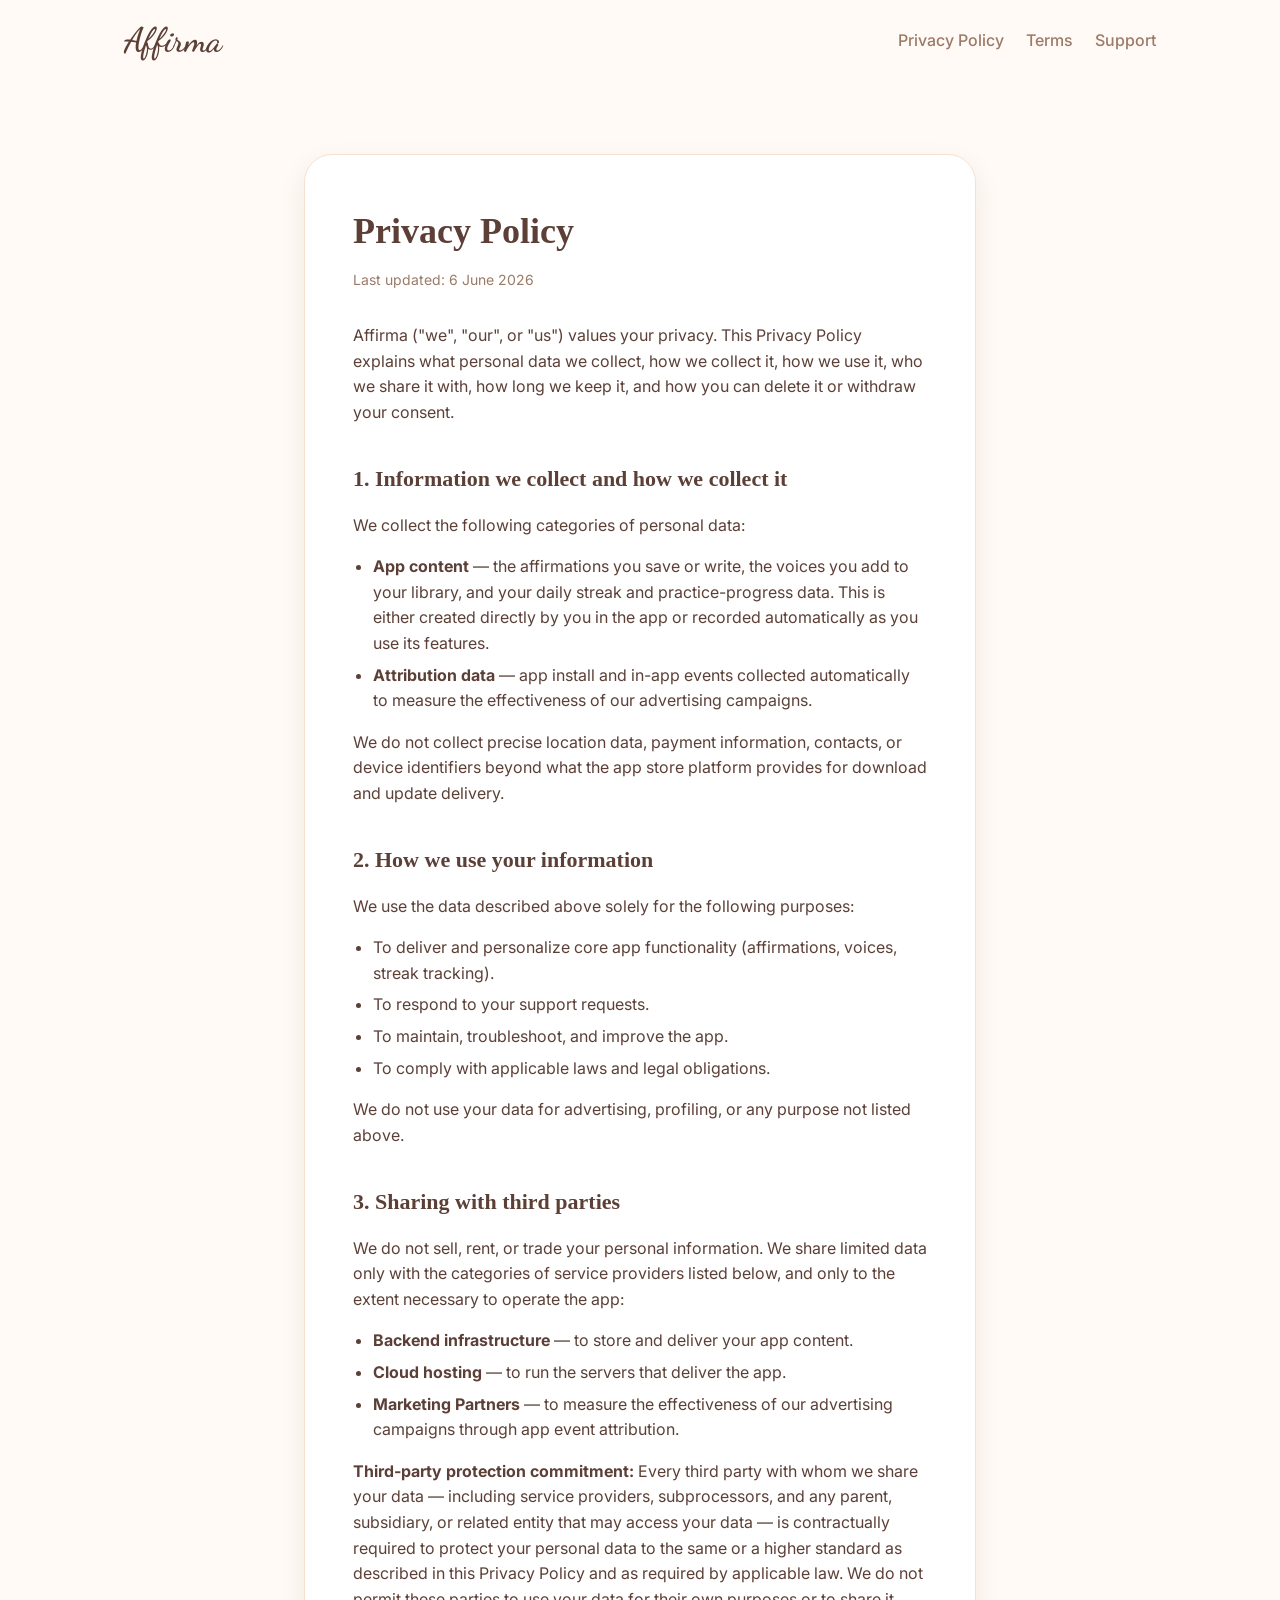
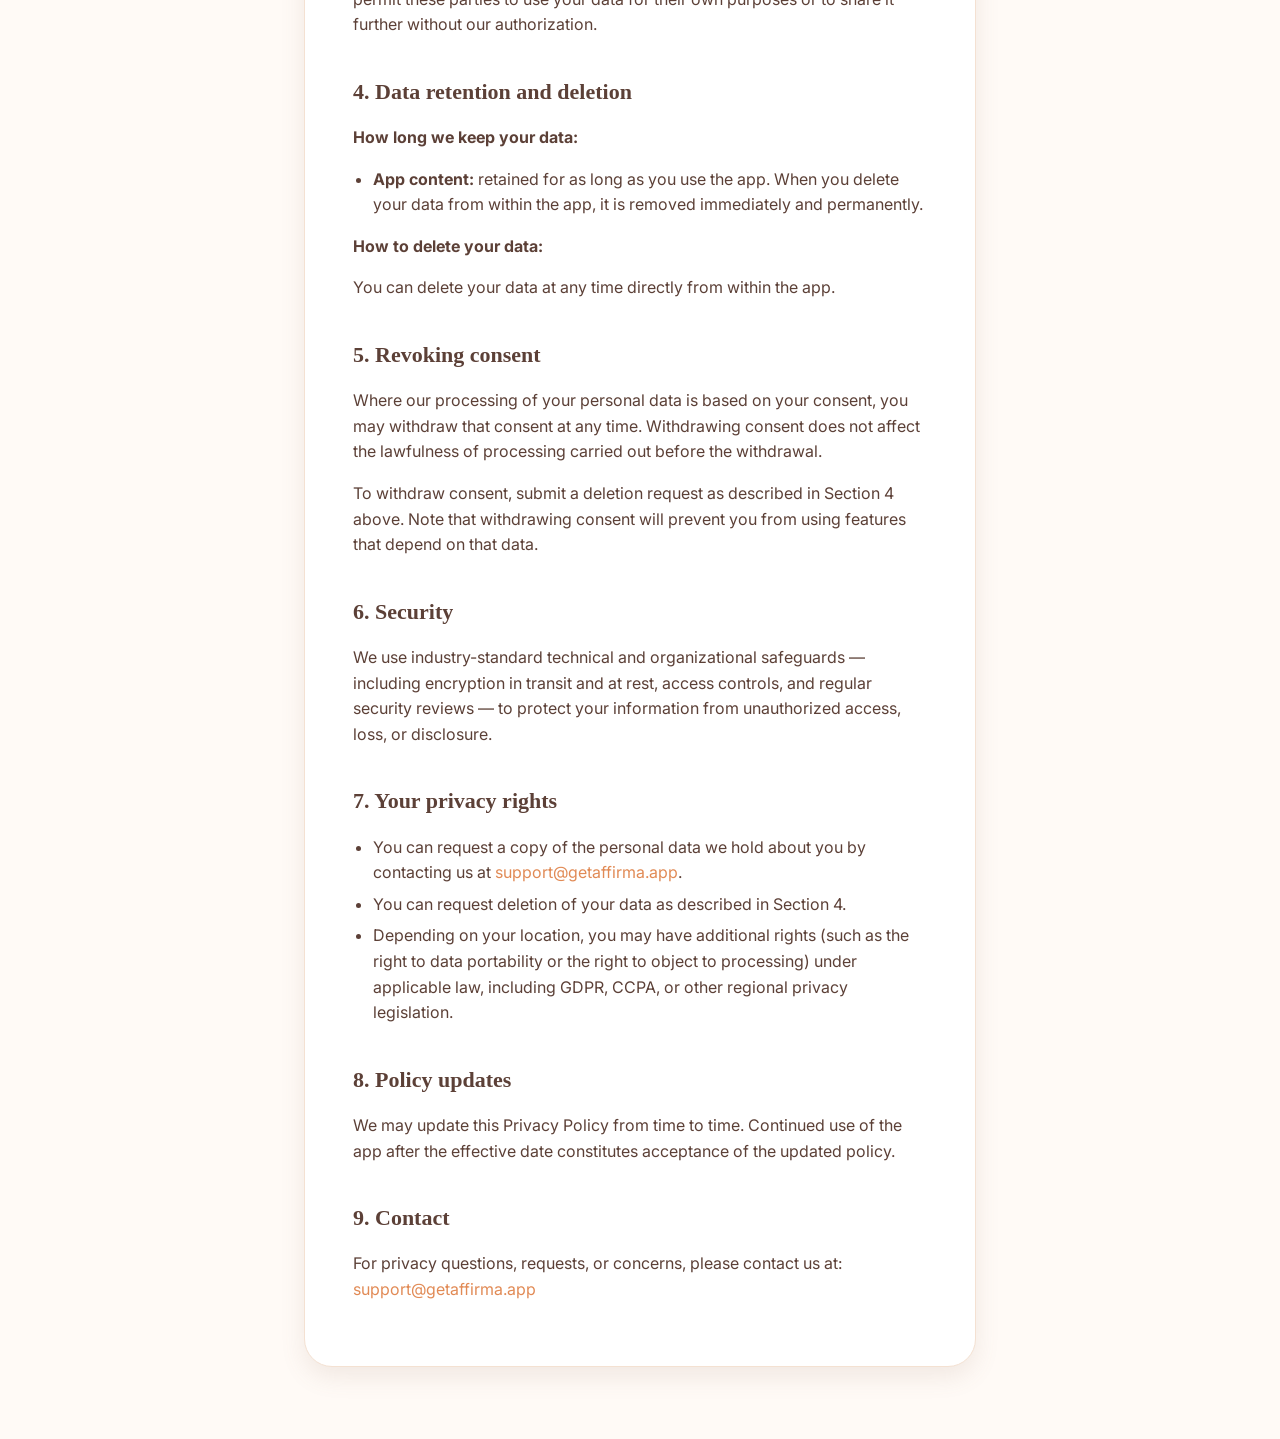
==== commit f32eda93: "Update web page content" ====
--- a/privacy.html
+++ b/privacy.html
@@ -50,6 +50,9 @@
                 created directly by you in the app or recorded
                 automatically as you use its features.
               </li>
+              <li>
+                <strong>Attribution data</strong> — app install and in-app events collected automatically to measure the effectiveness of our advertising campaigns.
+              </li>
             </ul>
             <p>
               We do not collect precise location data, payment
@@ -80,6 +83,7 @@
             <ul>
               <li><strong>Backend infrastructure</strong> — to store and deliver your app content.</li>
               <li><strong>Cloud hosting</strong> — to run the servers that deliver the app.</li>
+              <li><strong>Marketing Partners</strong> — to measure the effectiveness of our advertising campaigns through app event attribution.</li>
             </ul>
             <p>
               <strong>Third-party protection commitment:</strong> Every
